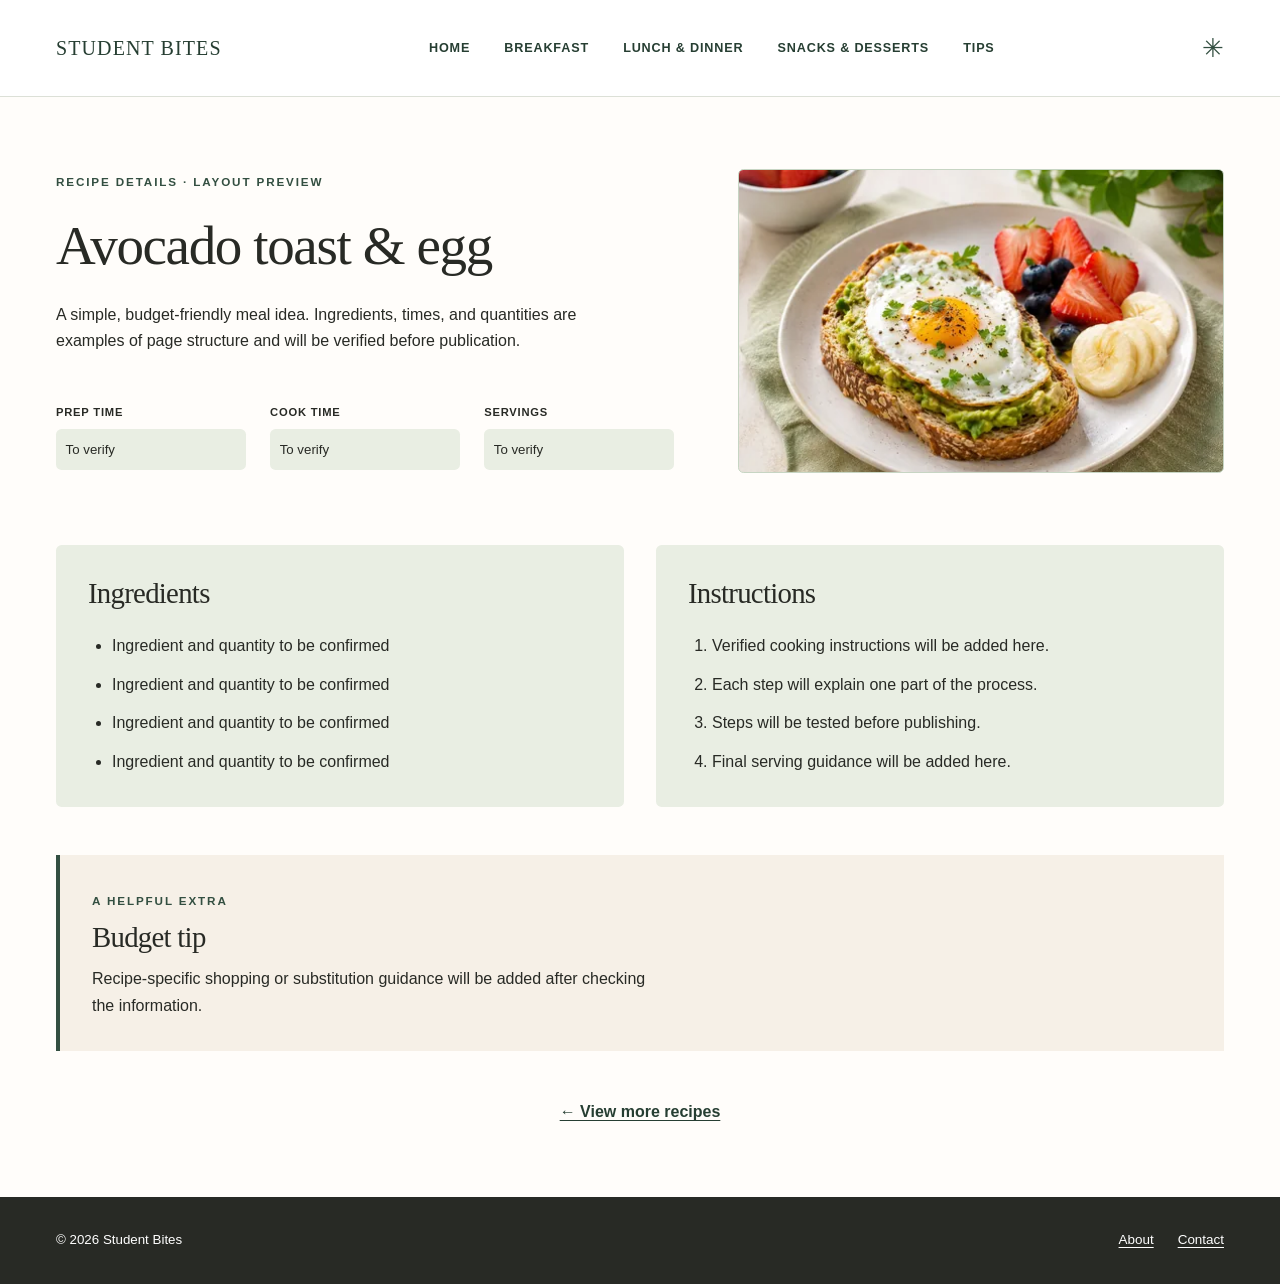
==== breakfast.html @ 4b2d9ad8 "Add Student Bites Module 4 media and typography build" ====
<!doctype html>
<html lang="en">
<head>
  <meta charset="utf-8">
  <meta name="viewport" content="width=device-width, initial-scale=1">
  <meta name="description" content="A sample Student Bites recipe detail page with ingredient lists, instructions, and a print-ready structure.">
  <title>Student Bites | Avocado toast &amp; egg</title>
  <link rel="stylesheet" href="css/styles.css">
</head>
<body>
<a class="u-skip-link" href="#main">Skip to main content</a><header class="site-header"><div class="container site-header__inner"><a class="brand" href="index.html">Student Bites</a><nav class="primary-nav" aria-label="Primary navigation"><ul class="site-nav"><li><a href="index.html" >Home</a></li><li><a href="index.html#breakfast">Breakfast</a></li><li><a href="index.html#lunch">Lunch &amp; Dinner</a></li><li><a href="index.html#snacks">Snacks &amp; Desserts</a></li><li><a href="tips.html" >Tips</a></li></ul></nav><span class="header-accent" aria-hidden="true">✳</span></div></header>
<main id="main"><div class="container recipe-page"><section class="recipe-intro section"><div class="recipe-intro__copy"><span class="eyebrow">Recipe details · Layout preview</span><h1>Avocado toast &amp; egg</h1><p>A simple, budget-friendly meal idea. Ingredients, times, and quantities are examples of page structure and will be verified before publication.</p><dl class="recipe-stats"><div><dt>Prep time</dt><dd>To verify</dd></div><div><dt>Cook time</dt><dd>To verify</dd></div><div><dt>Servings</dt><dd>To verify</dd></div></dl></div><div class="recipe-photo recipe-photo--large"><img class="food-image" src="assets/breakfast-avocado-toast-768.webp" srcset="assets/breakfast-avocado-toast-480.webp 480w, assets/breakfast-avocado-toast-768.webp 768w, assets/breakfast-avocado-toast-1200.webp 1200w" sizes="(max-width: 42rem) calc(100vw - 2rem), (max-width: 60rem) calc(100vw - 3.5rem), 31rem" width="768" height="512" alt="Avocado toast with a fried egg and fruit" decoding="async" fetchpriority="high"></div></section>
<div class="recipe-body"><section class="detail-panel" id="ingredients"><h2>Ingredients</h2><ul><li>Ingredient and quantity to be confirmed</li><li>Ingredient and quantity to be confirmed</li><li>Ingredient and quantity to be confirmed</li><li>Ingredient and quantity to be confirmed</li></ul></section><section class="detail-panel" id="instructions"><h2>Instructions</h2><ol><li>Verified cooking instructions will be added here.</li><li>Each step will explain one part of the process.</li><li>Steps will be tested before publishing.</li><li>Final serving guidance will be added here.</li></ol></section></div>
<aside class="callout"><span class="eyebrow">A helpful extra</span><h2>Budget tip</h2><p>Recipe-specific shopping or substitution guidance will be added after checking the information.</p></aside><p class="back-link"><a class="text-link" href="index.html#featured">← View more recipes</a></p></div></main>
<footer class="site-footer"><div class="container site-footer__inner"><small>© 2026 Student Bites</small><nav class="footer-links" aria-label="Footer navigation"><a href="tips.html#about">About</a><a href="tips.html#contact">Contact</a></nav></div></footer>
</body>
</html>
---- css/styles.css ----
/* Student Bites: responsive CSS architecture.
   Module 2 layer and token system extended with intrinsic layouts. */
@layer reset, base, layout, components, utilities, states, overrides;

@layer reset {
  *, *::before, *::after { box-sizing: border-box; }
  html { scroll-behavior: smooth; }
  body, h1, h2, h3, p, ul, ol, dl, dd, figure { margin: 0; }
  img, svg { display: block; max-width: 100%; }
  button, input, textarea, select { font: inherit; }
}
@layer base {
  :root {
    --color-background: #fffdfa;
    --color-surface: #ffffff;
    --color-cream: #f6f0e7;
    --color-sage-light: #e9eee3;
    --color-sage: #d7e2d2;
    --color-forest: #334f41;
    --color-forest-dark: #263e32;
    --color-ink: #282a25;
    --color-secondary-text: #5d645b;
    --color-border: #dce0d7;
    --color-focus: #a8541d;
    --color-on-dark: #ffffff;
    --font-heading: Georgia, 'Times New Roman', serif;
    --font-body: 'Trebuchet MS', Arial, sans-serif;
    --text-sm: .825rem;
    --text-base: 1rem;
    --text-lg: 1.125rem;
    --text-section: clamp(2rem, 3.4vw, 3rem);
    --text-hero: clamp(2.35rem, 4.3vw, 4.15rem);
    --line-body: 1.65;
    --space-1: .25rem;
    --space-2: .5rem;
    --space-3: .75rem;
    --space-4: 1rem;
    --space-5: 1.5rem;
    --space-6: 2rem;
    --space-7: 3rem;
    --space-8: 4.5rem;
    --container-width: 73rem;
    --measure-width: 64ch;
    --border-default: 1px solid var(--color-border);
    --radius-sm: .35rem;
    --radius-md: .65rem;
    --shadow-soft: 0 12px 28px rgb(41 63 48 / 6%);
    --focus-ring: 3px solid var(--color-focus);
  }
  body { font: var(--text-base)/var(--line-body) var(--font-body); background: var(--color-background); color: var(--color-ink); }
  h1, h2, h3 { font-family: var(--font-heading); font-weight: 500; line-height: 1.14; letter-spacing: -.025em; }
  h1 { font-size: var(--text-hero); }
  h2 { font-size: var(--text-section); }
  h3 { font-size: 1.3rem; }
  a { color: var(--color-forest-dark); text-underline-offset: .2em; }
  p { max-width: var(--measure-width); }
  li, p { overflow-wrap: anywhere; }
  :focus-visible { outline: var(--focus-ring); outline-offset: 4px; }
}
@layer layout {
  .container { inline-size: min(calc(100% - 3.5rem), var(--container-width)); margin-inline: auto; }
  .site-header__inner { display: flex; align-items: center; gap: var(--space-7); min-block-size: 6rem; }
  .primary-nav { margin-inline: auto; min-inline-size: 0; }
  .site-nav { display: flex; align-items: center; flex-wrap: wrap; gap: clamp(.25rem, 1.3vw, 1.3rem); padding: 0; list-style: none; }
  .hero__inner { display: grid; grid-template-columns: minmax(0, 1.12fr) minmax(0, .88fr); align-items: center; gap: clamp(2rem, 5vw, 5rem); min-block-size: 25rem; padding-block: clamp(2rem, 5vw, 3rem); }
  .hero__content { display: grid; justify-items: start; gap: var(--space-5); }
  .section { padding-block: var(--space-8); }
  .section-intro { margin-bottom: var(--space-7); }
  .section-intro p { margin-top: var(--space-3); }
  /* Cards need at least 17rem of usable space; the count is content-driven. */
  .recipe-grid { display: grid; grid-template-columns: repeat(auto-fit, minmax(min(100%, 17rem), 1fr)); gap: var(--space-6); }
  .section-action { text-align: center; margin-top: var(--space-7); }
  .recipe-intro { display: grid; grid-template-columns: minmax(0, 1.12fr) minmax(0, .88fr); align-items: center; gap: clamp(2rem, 5vw, 5rem); }
  /* The recipe summary is reusable even when its parent is not full-width. */
  .recipe-intro__copy { display: grid; justify-items: start; gap: var(--space-5); min-inline-size: 0; }
  @supports (container-type: inline-size) {
    .recipe-intro__copy { container: recipe-summary / inline-size; }
  }
  .recipe-stats { display: grid; grid-template-columns: repeat(3, minmax(0, 1fr)); gap: var(--space-5); inline-size: 100%; margin-block-start: var(--space-5); }
  /* Separate readable minimums mean lengthy instructions do not get squeezed. */
  .recipe-body { display: grid; grid-template-columns: repeat(auto-fit, minmax(min(100%, 22rem), 1fr)); gap: var(--space-6); }
  .tips-grid { display: grid; grid-template-columns: repeat(auto-fit, minmax(min(100%, 16rem), 1fr)); gap: var(--space-5); }
  .site-footer__inner { display: flex; justify-content: space-between; align-items: center; gap: var(--space-4); padding-block: var(--space-6); }
  /* Header links become crowded before the content cards do. */
  @media (max-width: 60rem) {
    .site-header__inner { flex-wrap: wrap; gap: var(--space-2) var(--space-5); padding-block: var(--space-4); }
    .primary-nav { order: 3; margin: 0; width: 100%; }
    .hero__inner { grid-template-columns: 1fr 1fr; }
    .recipe-intro { grid-template-columns: 1fr; }
  }
  /* Below this width the hero columns cannot preserve readable text measure. */
  @media (max-width: 42rem) {
    .container { inline-size: min(calc(100% - 2rem), var(--container-width)); }
    .site-header__inner { min-height: auto; }
    .site-nav { gap: .1rem .6rem; }
    .hero__inner { grid-template-columns: 1fr; }
    .hero__inner { padding-block: var(--space-7); }
    .section { padding-block: var(--space-7); }
    .recipe-stats { gap: var(--space-2); }
    .site-footer__inner { flex-wrap: wrap; }
  }
}
@layer components {
  .site-header { background: var(--color-surface); border-bottom: var(--border-default); }
  .brand { font: 1.25rem var(--font-heading); letter-spacing: .055em; white-space: nowrap; text-transform: uppercase; text-decoration: none; }
  .site-nav a { display: block; padding: .45rem .55rem; font-size: .79rem; letter-spacing: .065em; font-weight: 700; text-decoration: none; text-transform: uppercase; border-radius: var(--radius-sm); }
  .header-accent { font-size: 1.6rem; color: var(--color-forest); }
  .eyebrow { font-size: .73rem; font-weight: 700; letter-spacing: .16em; color: var(--color-forest); text-transform: uppercase; }
  .hero { background: var(--color-cream); }
  .hero__content p { color: var(--color-secondary-text); }
  .button {
    /* Local variables make variants possible without repeating button declarations. */
    --button-background: var(--color-forest);
    --button-foreground: var(--color-on-dark);
    --button-border: var(--color-forest);
    display: inline-flex; justify-content: center; align-items: center; gap: var(--space-5);
    min-height: 3rem; background: var(--button-background); color: var(--button-foreground);
    padding: .85rem 1.55rem; border: 2px solid var(--button-border);
    font-size: .81rem; letter-spacing: .06em; text-transform: uppercase;
    text-decoration: none; font-weight: 700; border-radius: var(--radius-sm); cursor: pointer;
  }
  .button--light { --button-background: var(--color-cream); --button-foreground: var(--color-forest); }
  .hero__visual, .recipe-photo {
    display: flex; flex-direction: column; align-items: center; justify-content: center; gap: var(--space-2);
    min-height: 15rem; padding: var(--space-4); text-align: center;
    background: var(--color-sage); color: var(--color-forest-dark); border: 1px solid #c7d5c3;
    border-radius: var(--radius-sm); font-size: .76rem; letter-spacing: .1em; text-transform: uppercase;
  }
  .hero__visual { min-height: 19rem; }
  .placeholder-symbol { font: 3.4rem var(--font-heading); line-height: 1; opacity: .55; }
  .recipe-card {
    --card-background: var(--color-surface);
    --card-padding: 1.05rem;
    min-width: 0; background: var(--card-background);
    border: var(--border-default); border-radius: var(--radius-md); overflow: hidden;
    box-shadow: var(--shadow-soft);
  }
  .recipe-card__link { display: block; text-decoration: none; color: inherit; height: 100%; }
  .recipe-card__body { padding: var(--card-padding); }
  .recipe-card__body h3 { margin-bottom: var(--space-2); }
  .recipe-card__meta { color: var(--color-secondary-text); font-size: .84rem; }
  .recipe-photo { min-height: 13rem; border: 0; border-radius: 0; }
  .recipe-photo--large { min-height: 19rem; border: 1px solid #c7d5c3; border-radius: var(--radius-sm); }
  .recipe-page { padding-bottom: var(--space-8); }
  .recipe-stats dt { font-size: .7rem; text-transform: uppercase; font-weight: 700; letter-spacing: .07em; }
  .recipe-stats dd { margin-block-start: var(--space-2); background: var(--color-sage-light); padding: .6rem; border-radius: var(--radius-sm); font-size: .83rem; }
  /* The stats change with their component container, not the viewport. */
  @container recipe-summary (width < 29rem) {
    .recipe-stats { grid-template-columns: repeat(2, minmax(0, 1fr)); }
    .recipe-stats > :last-child { grid-column: 1 / -1; }
  }
  @container recipe-summary (width < 21rem) {
    .recipe-stats { grid-template-columns: 1fr; }
    .recipe-stats > :last-child { grid-column: auto; }
  }
  .detail-panel { padding: var(--space-6); background: var(--color-sage-light); border-radius: var(--radius-sm); }
  .detail-panel h2 { font-size: 1.8rem; margin-bottom: var(--space-5); }
  .detail-panel ul, .detail-panel ol { padding-inline-start: var(--space-5); }
  .detail-panel li + li { margin-block-start: var(--space-3); }
  .callout { --callout-accent: var(--color-forest); margin-block-start: var(--space-7); padding: var(--space-6); background: var(--color-cream); border-inline-start: .3rem solid var(--callout-accent); }
  .callout h2 { font-size: 1.8rem; margin-block: var(--space-2) var(--space-3); }
  .back-link { margin-top: var(--space-7); text-align: center; max-width: none; }
  .text-link { font-weight: 700; text-decoration-thickness: 1px; }
  .page-intro { padding-bottom: var(--space-6); }
  .page-intro p { margin-top: var(--space-4); }
  .tips-page h2 { margin-bottom: var(--space-5); }
  .tip-disclosure { background: var(--color-sage-light); border: var(--border-default); padding: var(--space-5); border-radius: var(--radius-sm); }
  .tip-disclosure summary { cursor: pointer; font-weight: 700; list-style-position: inside; }
  .tip-disclosure summary span { float: right; }
  .tip-disclosure p { margin-top: var(--space-4); }
  .info-section { border-top: var(--border-default); }
  .site-footer { background: var(--color-ink); color: var(--color-on-dark); }
  .footer-links { display: flex; gap: var(--space-5); }
  .site-footer a { color: var(--color-on-dark); font-size: .84rem; }
}
@layer utilities {
  .u-skip-link { position: absolute; width: 1px; height: 1px; padding: 0; margin: -1px; overflow: hidden; clip: rect(0,0,0,0); white-space: nowrap; border: 0; }
  .u-skip-link:focus { position: fixed; inset-block-start: 1rem; inset-inline-start: 1rem; z-index: 100; inline-size: auto; block-size: auto; margin: 0; padding: .8rem 1rem; background: white; color: black; clip: auto; white-space: normal; }
  .u-flow > * + * { margin-block-start: var(--space-4); }
  .u-measure { max-width: var(--measure-width); }
  .u-text-center { text-align: center; }
  .u-mt-4 { margin-block-start: var(--space-4); }
  .print-hide { display: block; }
}
@layer states {
  .site-nav a:hover { background: var(--color-sage-light); }
  .site-nav a[aria-current='page'] { background: var(--color-sage-light); box-shadow: inset 0 -2px 0 var(--color-forest); }
  .recipe-card:hover { border-color: #a3b9a5; box-shadow: 0 15px 32px rgb(41 63 48 / 11%); }
  .recipe-card:focus-within { border-color: var(--color-focus); }
  .button:hover { --button-background: var(--color-forest-dark); --button-border: var(--color-forest-dark); }
  .button:active { transform: translateY(1px); }
  .tip-disclosure[open] { background: var(--color-cream); border-color: var(--color-forest); }
  .tip-disclosure[open] summary { color: var(--color-forest); }
}
@layer overrides {
  /* Reserved for documented exceptions; no overrides are currently needed. */
}
/* The default is usable without container queries; the @container rules above refine it. */
@media (prefers-contrast: more) {
  @layer base {
    :root { --color-border: #5d645b; --color-secondary-text: #282a25; --focus-ring: 4px solid var(--color-focus); }
  }
  @layer components { .recipe-card, .tip-disclosure { box-shadow: none; } }
}
@media (prefers-reduced-motion: reduce) {
  @layer base { html { scroll-behavior: auto; } }
  @layer states { .button:active { transform: none; } }
}
@media print {
  @page { margin: .65in; }
  @layer base {
    body { color: #000; background: #fff; font: 11pt/1.45 Georgia, serif; }
    a { color: #000; }
  }
  @layer layout {
    .container { inline-size: 100%; }
    .recipe-intro, .recipe-body { display: block; }
    .section { padding-block: .6rem; }
  }
  @layer components {
    .site-header, .site-footer, .button, .recipe-photo, .hero__visual, .back-link { display: none; }
    .detail-panel, .callout { padding: .4rem 0; margin-top: .6rem; border: 0; background: transparent; box-shadow: none; }
    .detail-panel + .detail-panel { margin-top: .8rem; }
    .recipe-stats dd { background: transparent; padding: 0; }
  }
  @layer utilities { .print-hide { display: none; } }
  h1, h2, h3 { break-after: avoid; }
  p, li { orphans: 3; widows: 3; }
  a[href^='http']::after { content: ' (' attr(href) ')'; }
}

/* Module 4: media dimensions and typography extend the existing layers. */
@layer base {
  h1, h2, h3 { overflow-wrap: anywhere; }
  p, li { line-height: var(--line-body); }
}
@layer components {
  .hero__visual, .recipe-photo { display: block; padding: 0; min-block-size: 0; overflow: hidden; aspect-ratio: 16 / 10; }
  .recipe-photo { aspect-ratio: 16 / 9; }
  .recipe-photo--large { aspect-ratio: 16 / 10; }
  .food-image { inline-size: 100%; block-size: 100%; object-fit: cover; object-position: center; }
  .recipe-card__meta { font-size: var(--text-sm); }
  .recipe-card__link:focus-visible { outline-offset: -4px; }
}
@media print { @layer components { .hero__visual, .recipe-photo { display: none; } } }
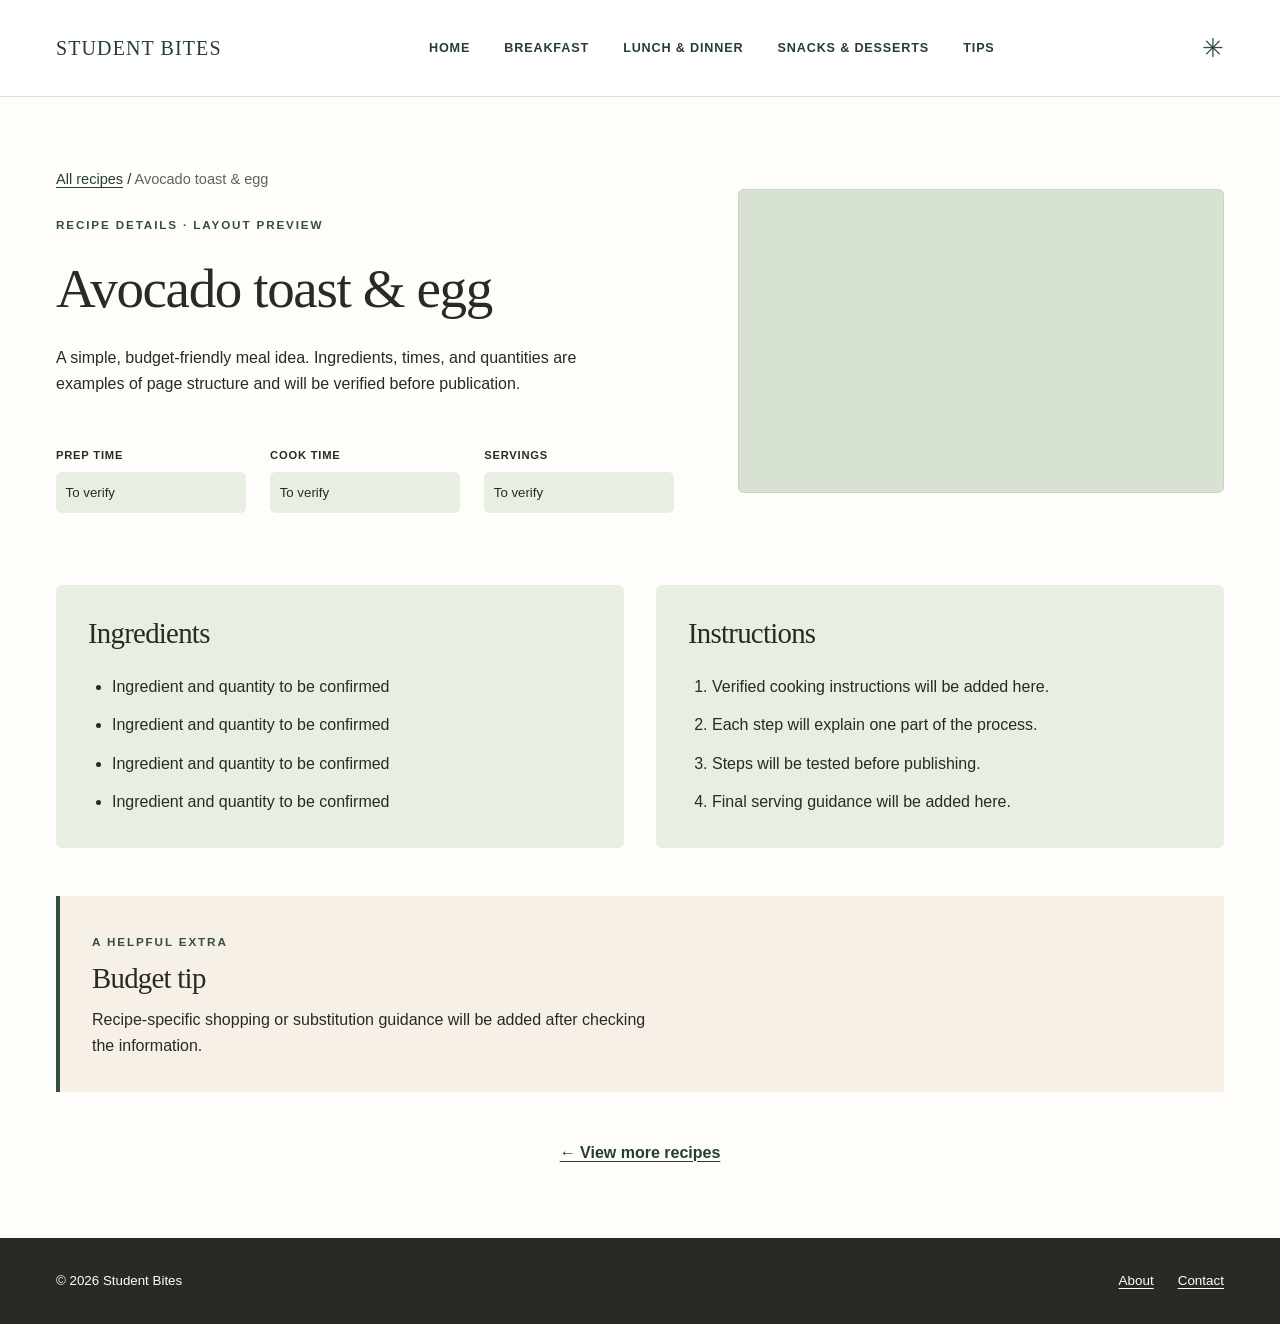
==== commit 269755bc: "Add Student Bites Module 5 accessibility improvements" ====
--- a/breakfast.html
+++ b/breakfast.html
@@ -1,17 +1,18 @@
-<!doctype html>
+<!DOCTYPE html>
+
 <html lang="en">
 <head>
-  <meta charset="utf-8">
-  <meta name="viewport" content="width=device-width, initial-scale=1">
-  <meta name="description" content="A sample Student Bites recipe detail page with ingredient lists, instructions, and a print-ready structure.">
-  <title>Student Bites | Avocado toast &amp; egg</title>
-  <link rel="stylesheet" href="css/styles.css">
+<meta charset="utf-8"/>
+<meta content="width=device-width, initial-scale=1" name="viewport"/>
+<meta content="Student Bites Avocado toast &amp; egg recipe preview. Ingredients and times are awaiting verification." name="description"/>
+<title>Student Bites | Avocado toast &amp; egg</title>
+<link href="css/styles.css" rel="stylesheet"/>
 </head>
 <body>
-<a class="u-skip-link" href="#main">Skip to main content</a><header class="site-header"><div class="container site-header__inner"><a class="brand" href="index.html">Student Bites</a><nav class="primary-nav" aria-label="Primary navigation"><ul class="site-nav"><li><a href="index.html" >Home</a></li><li><a href="index.html#breakfast">Breakfast</a></li><li><a href="index.html#lunch">Lunch &amp; Dinner</a></li><li><a href="index.html#snacks">Snacks &amp; Desserts</a></li><li><a href="tips.html" >Tips</a></li></ul></nav><span class="header-accent" aria-hidden="true">✳</span></div></header>
-<main id="main"><div class="container recipe-page"><section class="recipe-intro section"><div class="recipe-intro__copy"><span class="eyebrow">Recipe details · Layout preview</span><h1>Avocado toast &amp; egg</h1><p>A simple, budget-friendly meal idea. Ingredients, times, and quantities are examples of page structure and will be verified before publication.</p><dl class="recipe-stats"><div><dt>Prep time</dt><dd>To verify</dd></div><div><dt>Cook time</dt><dd>To verify</dd></div><div><dt>Servings</dt><dd>To verify</dd></div></dl></div><div class="recipe-photo recipe-photo--large"><img class="food-image" src="assets/breakfast-avocado-toast-768.webp" srcset="assets/breakfast-avocado-toast-480.webp 480w, assets/breakfast-avocado-toast-768.webp 768w, assets/breakfast-avocado-toast-1200.webp 1200w" sizes="(max-width: 42rem) calc(100vw - 2rem), (max-width: 60rem) calc(100vw - 3.5rem), 31rem" width="768" height="512" alt="Avocado toast with a fried egg and fruit" decoding="async" fetchpriority="high"></div></section>
+<a class="u-skip-link" href="#main">Skip to main content</a><header class="site-header"><div class="container site-header__inner"><a class="brand" href="index.html">Student Bites</a><nav aria-label="Primary navigation" class="primary-nav"><ul class="site-nav"><li><a href="index.html">Home</a></li><li><a href="index.html#breakfast">Breakfast</a></li><li><a href="index.html#lunch">Lunch &amp; Dinner</a></li><li><a href="index.html#snacks">Snacks &amp; Desserts</a></li><li><a href="tips.html">Tips</a></li></ul></nav><span aria-hidden="true" class="header-accent">✳</span></div></header>
+<main id="main" tabindex="-1"><div class="container recipe-page"><section class="recipe-intro section"><div class="recipe-intro__copy"><nav aria-label="Breadcrumb" class="breadcrumb"><a href="index.html#featured">All recipes</a><span aria-hidden="true"> / </span><span aria-current="page">Avocado toast &amp; egg</span></nav><span class="eyebrow">Recipe details · Layout preview</span><h1>Avocado toast &amp; egg</h1><p>A simple, budget-friendly meal idea. Ingredients, times, and quantities are examples of page structure and will be verified before publication.</p><dl class="recipe-stats"><div><dt>Prep time</dt><dd>To verify</dd></div><div><dt>Cook time</dt><dd>To verify</dd></div><div><dt>Servings</dt><dd>To verify</dd></div></dl></div><div class="recipe-photo recipe-photo--large"><img alt="Avocado toast with a fried egg and fruit" class="food-image" decoding="async" fetchpriority="high" height="512" sizes="(max-width: 42rem) calc(100vw - 2rem), (max-width: 60rem) calc(100vw - 3.5rem), 31rem" src="assets/breakfast-avocado-toast-768.webp" srcset="assets/breakfast-avocado-toast-480.webp 480w, assets/breakfast-avocado-toast-768.webp 768w, assets/breakfast-avocado-toast-1200.webp 1200w" width="768"/></div></section>
 <div class="recipe-body"><section class="detail-panel" id="ingredients"><h2>Ingredients</h2><ul><li>Ingredient and quantity to be confirmed</li><li>Ingredient and quantity to be confirmed</li><li>Ingredient and quantity to be confirmed</li><li>Ingredient and quantity to be confirmed</li></ul></section><section class="detail-panel" id="instructions"><h2>Instructions</h2><ol><li>Verified cooking instructions will be added here.</li><li>Each step will explain one part of the process.</li><li>Steps will be tested before publishing.</li><li>Final serving guidance will be added here.</li></ol></section></div>
 <aside class="callout"><span class="eyebrow">A helpful extra</span><h2>Budget tip</h2><p>Recipe-specific shopping or substitution guidance will be added after checking the information.</p></aside><p class="back-link"><a class="text-link" href="index.html#featured">← View more recipes</a></p></div></main>
-<footer class="site-footer"><div class="container site-footer__inner"><small>© 2026 Student Bites</small><nav class="footer-links" aria-label="Footer navigation"><a href="tips.html#about">About</a><a href="tips.html#contact">Contact</a></nav></div></footer>
+<footer class="site-footer"><div class="container site-footer__inner"><small>© 2026 Student Bites</small><nav aria-label="Footer navigation" class="footer-links"><a href="tips.html#about">About</a><a href="tips.html#contact">Contact</a></nav></div></footer>
 </body>
 </html>
--- a/css/styles.css
+++ b/css/styles.css
@@ -243,3 +243,25 @@
   .recipe-card__link:focus-visible { outline-offset: -4px; }
 }
 @media print { @layer components { .hero__visual, .recipe-photo { display: none; } } }
+
+/* Module 5 inclusive-quality remediation (kept inside existing layer architecture). */
+@layer base {
+  /* Ensure anchor destinations are visible and don't force an outline around main. */
+  #main:focus { outline: none; }
+  /* Reasonable readable text measure survives text-spacing overrides. */
+  h1, h2, h3 { text-wrap: pretty; }
+}
+@layer components {
+  /* Navigation links offer an approximately 44px minimum pointer target. */
+  .site-nav a { min-block-size: 2.75rem; display: flex; align-items: center; }
+  .breadcrumb { font-size: .91rem; line-height: 1.5; max-inline-size: 100%; overflow-wrap: anywhere; }
+  .breadcrumb a { text-decoration: underline; }
+  .breadcrumb [aria-current='page'] { color: var(--color-secondary-text); }
+  .tip-disclosure summary { min-block-size: 2.75rem; padding-block: .4rem; }
+  /* Avoid a visually ambiguous, hard-to-see summary focus indicator. */
+  .tip-disclosure summary:focus-visible { outline: 3px solid var(--color-focus); outline-offset: 3px; }
+}
+@layer states {
+  .breadcrumb a:hover { text-decoration-thickness: 2px; }
+  a:focus-visible, summary:focus-visible { outline: var(--focus-ring); outline-offset: 3px; }
+}
